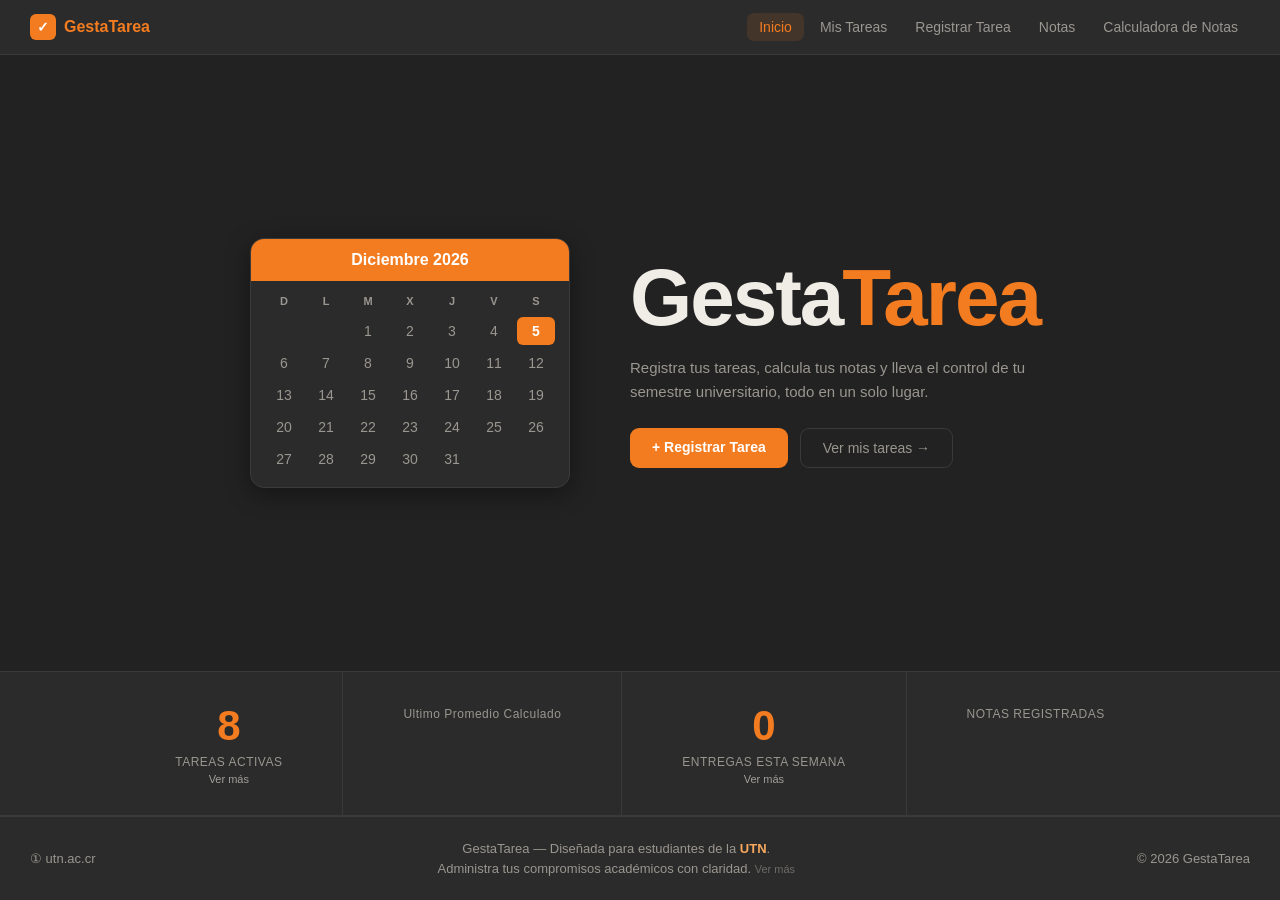
==== index.html @ 57030ed7 "Cambios sugeridos por profesor" ====
<!DOCTYPE html>
<html lang="es">

<head>
  <meta charset="UTF-8" />
  <meta name="viewport" content="width=device-width, initial-scale=1.0" />
  <title>GestaTarea</title>
  <link rel="stylesheet" href="css/estandar.css"/>
</head>

<body>

  <!-- NAVBAR -->
  <div class="navbar">
    <div class="logo">
      <div class="logo-icon">&#10003;</div>
      GestaTarea  
    </div>
    <button class="hamburguesa" id="hamburguesa">&#9776;</button>
    <div class="nav-links" id="navLinks">
      <a href="index.html" class="active">Inicio</a>
      <a href="MisTareas.html">Mis Tareas</a>
      <a href="Registrar.html">Registrar Tarea</a>
      <a href="Notas.html">Notas</a>
      <a href="Calculadora.html">Calculadora de Notas</a>
    </div>
  </div>

  <!-- HERO -->
  <div class="hero">
    <div class="hero-inner">

      <!-- Calendario -->
      <div class="calendario">
        <div class="cal-header">
          <span class="cal-mes" id="calMes"></span>
        </div>
        <div class="cal-grid" id="calGrid"></div>
      </div>

      <!-- Contenido -->
      <div class="hero-texto">
        <h1 class="titulo">Gesta<span class="naranja">Tarea</span></h1>
        <p class="subtitulo">Registra tus tareas, calcula tus notas y lleva el control de tu semestre universitario,
          todo en un solo lugar.</p>
        <div class="botones">
          <a href="Registrar.html" class="btn-naranja">+ Registrar Tarea</a>
          <a href="MisTareas.html" class="btn-gris">Ver mis tareas &rarr;</a>
        </div>
      </div>

    </div>
  </div>

  <!-- ESTADISTICAS -->
  <div class="stats">
    <div class="stat" id="cardActivas" style="cursor:pointer">
      <div class="stat-num" id="statActivas">--</div>
      <div class="stat-label">TAREAS ACTIVAS</div>
      <div class="stat-vermás" style="font-size:11px;opacity:0.6;margin-top:4px">Ver más</div>
    </div>
    <div class="stat">
      <div class="stat-num promedio"></div>
      <div class="stat-label">Ultimo Promedio Calculado</div>
    </div>
    <div class="stat" id="cardSemana" style="cursor:pointer">
      <div class="stat-num" id="statSemana">--</div>
      <div class="stat-label">ENTREGAS ESTA SEMANA</div>
      <div class="stat-vermás" style="font-size:11px;opacity:0.6;margin-top:4px">Ver más</div>
    </div>
    <div class="stat">
      <div class="stat-num notas1"></div>
      <div class="stat-label">NOTAS REGISTRADAS</div>
    </div>
  </div>

  <!-- MODAL -->
  <div id="modalOverlay"
    style="display:none;position:fixed;top:0;left:0;width:100%;height:100%;background:rgba(0,0,0,0.7);z-index:999;display:none">
    <div id="modalBox"
      style="background:#1e1e2e;color:white;max-width:420px;width:90%;margin:8% auto;padding:28px;border-radius:16px;position:relative;box-shadow:0 8px 32px rgba(0,0,0,0.4)">
      <div style="display:flex;justify-content:space-between;align-items:center;margin-bottom:18px">
        <h3 id="modalTitulo" style="margin:0;font-size:18px"></h3>
        <span id="modalCerrar" style="cursor:pointer;font-size:20px;opacity:0.6;line-height:1">&times;</span>
      </div>
      <div id="modalContenido"></div>
    </div>
  </div>
  <!-- FOOTER -->
  <div class="footer">
    <span class="footer-link">&#9312; utn.ac.cr</span>
    <p class="footer-desc" id="btnProblema" style="cursor:pointer">GestaTarea &mdash; Dise&ntilde;ada para estudiantes
      de la <b>UTN</b>.<br>Administra tus compromisos acad&eacute;micos con claridad. <span
        style="font-size:11px;opacity:0.6">Ver más</span></p>
    <span class="footer-copy">&copy; 2026 GestaTarea</span>
  </div>


</body>
<script src="js/index.js"></script>
  <script>
   function obtenerTareas() {
    return JSON.parse(localStorage.getItem("notasPonderadas")) ?? [];
}
    const notas = obtenerTareas();
    let numeroCalculadora=document.querySelector(".notas1")
    let promedio=document.querySelector(".promedio")
    let cont=0
    promedio.textContent =notas.at(-1).at(-1).total+" %";
    numeroCalculadora.textContent=notas.length
   

  </script>

</html>
---- css/estandar.css ----
/* Reset basico */
* {
  margin: 0;
  padding: 0;
  box-sizing: border-box;
}

body {
  background-color: #222222;
  color: #f0ece6;
  font-family: Arial, sans-serif;
  min-height: 100vh;
  display: flex;
  flex-direction: column;
}

.hero {
  flex: 1;
}

/* ---- NAVBAR ---- */
.navbar {
  background-color: #2b2b2b;
  border-bottom: 1px solid #3a3a3a;
  padding: 0 30px;
  height: 55px;
  display: flex;
  align-items: center;
  justify-content: space-between;
}




.logo {
  display: flex;
  align-items: center;
  gap: 8px;
  color: #f47c20;
  font-weight: bold;
  font-size: 16px;
}

.logo-icon {
  background-color: #f47c20;
  color: white;
  width: 26px;
  height: 26px;
  border-radius: 6px;
  text-align: center;
  line-height: 26px;
  font-size: 14px;
}

.nav-links {
  display: flex;
  gap: 4px;
}

.nav-links a {
  color: #9a9690;
  text-decoration: none;
  font-size: 14px;
  padding: 6px 12px;
  border-radius: 7px;
}

.nav-links a:hover {
  color: #f0ece6;
  background-color: #333333;
}

.nav-links a.active {
  color: #f47c20;
  background-color: rgba(244, 124, 32, 0.12);
}

.nav-links a.active:hover {
  color: #fff;
  background-color: #f47c20;
}

.hamburguesa {
  display: none;
  background: none;
  border: none;
  color: #f0ece6;
  font-size: 22px;
  cursor: pointer;
}

@media screen and (max-width: 700px) {
  .hamburguesa {
    display: block;
  }

  .nav-links {
    display: none;
    flex-direction: column;
    position: absolute;
    top: 55px;
    left: 0;
    width: 100%;
    background-color: #2b2b2b;
    border-bottom: 1px solid #3a3a3a;
    z-index: 100;
    padding: 8px 0;
  }

  .nav-links.abierto {
    display: flex;
  }

  .nav-links a {
    padding: 12px 20px;
    border-radius: 0;
  }

  .navbar {
    position: relative;
  }
}

/* ---- HERO ---- */
.hero {
  padding: 0 40px;
  display: flex;
  justify-content: center;
  align-items: center;
}

.hero-inner {
  display: flex;
  align-items: center;
  gap: 60px;
}
.nav-links a.active:hover {
  color: #fff;
  background-color: #f47c20 ;
 
}
/* ---- CALENDARIO ---- */
.calendario {
  background-color: #2b2b2b;
  border: 1px solid #3a3a3a;
  border-radius: 14px;
  overflow: hidden;
  width: 320px;
  box-shadow: 0 6px 24px rgba(0,0,0,0.4);
}

.cal-header {
  background-color: #f47c20;
  padding: 12px 16px;
  text-align: center;
}

.cal-mes {
  color: white;
  font-weight: bold;
  font-size: 16px;
}

.cal-grid {
  display: grid;
  grid-template-columns: repeat(7, 1fr);
  padding: 14px;
  gap: 4px;
}

.dia-nombre {
  color: #9a9690;
  font-size: 11px;
  text-align: center;
  font-weight: bold;
  padding-bottom: 6px;
}

.dia {
  color: #9a9690;
  font-size: 14px;
  text-align: center;
  padding: 6px 2px;
  border-radius: 6px;
}

.dia.hoy {
  background-color: #f47c20;
  color: white;
  font-weight: bold;
}

.dia.tarea {
  color: #f9a85d;
}

/* ---- HERO TEXTO ---- */
.hero-texto {
  max-width: 400px;
}

.titulo {
  font-size: 80px;
  font-weight: bold;
  line-height: 1;
  margin-bottom: 18px;
  letter-spacing: -2px;
}

.naranja {
  color: #f47c20;
}

.subtitulo {
  color: #9a9690;
  font-size: 15px;
  line-height: 1.6;
  margin-bottom: 24px;
}

.botones {
  display: flex;
  gap: 12px;
}

.btn-naranja {
  background-color: #f47c20;
  color: white;
  text-decoration: none;
  padding: 11px 22px;
  border-radius: 9px;
  font-size: 14px;
  font-weight: bold;
}

.btn-naranja:hover {
  background-color: #c05f0e;
}

.btn-gris {
  background-color: transparent;
  color: #9a9690;
  text-decoration: none;
  padding: 11px 22px;
  border-radius: 9px;
  border: 1px solid #3a3a3a;
  font-size: 14px;
}

.btn-gris:hover {
  color: #f47c20;
  border-color: #f47c20;
}

/* ---- STATS ---- */
.stats {
  background-color: #2b2b2b;
  border-top: 1px solid #3a3a3a;
  border-bottom: 1px solid #3a3a3a;
  display: flex;
  justify-content: center;
}

.stat {
  text-align: center;
  padding: 30px 60px;
  border-right: 1px solid #3a3a3a;
}

.stat:last-child {
  border-right: none;
}

.stat-num {
  color: #f47c20;
  font-size: 42px;
  font-weight: bold;
}

.stat-label {
  color: #9a9690;
  font-size: 12px;
  margin-top: 5px;
  letter-spacing: 0.5px;
}

/* ---- FOOTER ---- */
.footer {
  background-color: #2b2b2b;
  border-top: 1px solid #3a3a3a;
  padding: 22px 30px;
  display: flex;
  align-items: center;
  justify-content: space-between;
}

.footer-link {
  color: #9a9690;
  font-size: 13px;
}

.footer-desc {
  color: #9a9690;
  font-size: 13px;
  text-align: center;
  line-height: 1.5;
}

.footer-desc b {
  color: #f9a85d;
}

.footer-copy {
  color: #9a9690;
  font-size: 13px;
}


/*Botones*/
.searchBtn{
   padding: 8px;
   font-family: sans-serif;
   font-size: 15px;
   border-radius: 8px;
   background-color: #f47c20;
   color: #fff;
   border: none;

   margin-left: 50px;
   min-width: 100px;
}

.searchBtn:hover {
  background-color: #fff;
  color: #f47c20;
  transition: 0.2s ease;
}

.Aceptar{
    background-color: #7bd88f;
    color: #1a1a1a;
    border: none;
    box-shadow: 0 3px 10px rgba(123, 216, 143, 0.3);
}

.Aceptar:hover{
    background-color: #67c97d;
    color: #fff;
}

.Eliminar{
    background-color: #ff7a7a;
    color: #1a1a1a;
    border: none;
    box-shadow: 0 3px 10px rgba(255, 122, 122, 0.3);
}

.Eliminar:hover{
    background-color: #ff6161;
    color: #fff;
}
.cancelar{
  background-color: #000;
}

.text__container{
margin-left: 40px;
}

.card {
  background: #111;
  color: #fff;
  padding: 20px;
  border-radius: 12px;
  margin: 10px 0;

  box-shadow: 0 4px 12px rgba(0, 0, 0, 0.3);
  border-left: 5px solid #f47c20;

  transition: transform 0.2s ease, box-shadow 0.2s ease;
}

.informe{
  margin-right: 3px;
}

.rojo {
  color: #ffb3b3; 
}
.verde {
  color: #b8f2c8;
}
.amarillo {
  color: #ffe8a3;

}


select {
  width: 50%;
  max-width: 300px;
  padding: 10px 12px;

  border-radius: 10px;
  border: 2px solid #f47c20;

  background-color: #111;
  color: #fff;

  font-family: sans-serif;
  font-size: 14px;

  outline: none;
  cursor: pointer;

  transition: 0.2s ease;
}


.option__container{
  display:flex;
  gap: 20px;
}
.search{
  display: flex;
  flex-wrap: wrap;
}



/* ---- NOTAS PAGE ---- */
.notas-page {
  min-height: calc(100vh - 60px);
  padding: 40px;

}

.notas-grid {
  display: grid;
  grid-template-columns: repeat(4, 1fr);
  gap: 24px;
  max-width: 1200px;
  margin: 0 auto;
}

.notas-vacio {
  grid-column: 1 / -1;
  display: flex;
  justify-content: center;
  padding-top: 80px;
}

.nota-card {
  background: #1b1b1b;
  border: 2px solid transparent;
  border-radius: 12px;
  padding: 20px 16px;
  min-height: 180px;
  position: relative;
  cursor: pointer;
  transition: all 0.2s ease;
}

.nota-card:hover {
  border-color: #f47c20;
  transform: translateY(-2px);
  box-shadow: 0 4px 12px rgba(244, 124, 32, 0.2);
}

.nota-titulo {
  color: white;
  font-size: 30px;
  font-weight: 700;
  word-break: break-word;
  position: absolute;
  top: 50%;
  left: 50%;
  transform: translate(-50%, -50%);
  width: 80%;
  text-align: center;
}

.nota-numero {
  position: absolute;
  top: 10px;
  left: 14px;
  font-size: 12px;
  opacity: 0.4;
  color: white;
  font-weight: 600;
}

.nota-menu-btn {
  position: absolute;
  top: 8px;
  right: 10px;
  color: white;
  opacity: 0.5;
  cursor: pointer;
  font-size: 18px;
  line-height: 1;
  transition: opacity 0.2s ease;
}

.nota-menu-btn:hover { 
  opacity: 1; 
}

.nota-dropdown {
  display: none;
  position: absolute;
  top: 28px;
  right: 8px;
  background: #1b1b1b;
  border-radius: 8px;
  overflow: hidden;
  z-index: 10;
  min-width: 130px;
  box-shadow: 0 4px 12px rgba(0,0,0,0.4);
}

.nota-dropdown.activo { 
  display: block; 
}

.drop-item {
  padding: 10px 14px;
  color: white;
  font-size: 13px;
  cursor: pointer;
  transition: background 0.2s ease;
}

.drop-item:hover { 
  background: #e67e22; 
}

.btn-nueva-nota {
  background:#e67e22;
  color: white;
  border: none;
  border-radius: 10px;
  padding: 12px 18px;
  cursor: pointer;
  font-size: 24px;
  font-weight: 600;
  height: 180px;
  width: 100%;
  transition: background 0.2s ease;
}

.btn-nueva-nota:hover { 
  background: #fff; 
  color:#e67e22 ;
}

/* ---- MODAL ---- */
.modal-overlay {
  display: none;
  position: fixed;
  top: 0;
  left: 0;
  width: 100%;
  height: 100%;
  background: #1b1b1b;
  z-index: 999;
  justify-content: center;
  align-items: center;
}

.modal-overlay.activo {
  display: flex;
}

.modal-box {
  background: #2b2b2b;
  color: white;
  width: 90%;
  max-width: 400px;
  padding: 28px;
  border-radius: 16px;
  position: relative;
  box-shadow: 0 8px 32px rgba(0,0,0,0.5);
}

.modal-cerrar {
  position: absolute;
  top: 12px;
  right: 16px;
  font-size: 22px;
  cursor: pointer;
  opacity: 0.6;
  transition: opacity 0.2s ease;
}

.modal-cerrar:hover { 
  opacity: 1; 
}

/* Responsive Solution */
@media screen and (max-width:700px) {
  .hero-inner {
    flex-direction: column;
    gap: 30px;
    padding: 30px 20px;
    text-align: center;
  }

  .calendario {
    width: 100%;
  }

  .titulo {
    font-size: 52px;
  }

  .botones {
    justify-content: center;
    flex-wrap: wrap;
  }

  .stats {
    flex-direction: column;
  }

  .stat {
    border-right: none;
    border-bottom: 1px solid #3a3a3a;
    padding: 20px;
  }

  .stat:last-child {
    border-bottom: none;
  }

  .footer {
    flex-direction: column;
    gap: 10px;
    text-align: center;
  }
  
  .search__main {
    min-width: 300px;
  }

  .search {
    flex-direction: column;
  }

  .card {
    position: relative;
    left: -24px;
  }

  .searchBtn {
    margin: auto;
    margin-top: 20px;
  }

  .option__container {
    margin-top: 10px;
  }

  .main__center {
    margin: auto;
    text-align: center;
  }

  .search__container {
    justify-content: center;
  }

  .estado__main {
    margin-left: 0;
    margin-top: 20px;
  }

  .notas-grid {
    grid-template-columns: repeat(auto-fill, minmax(160px, 1fr));
  }
}

.btn-nueva-nota{

}
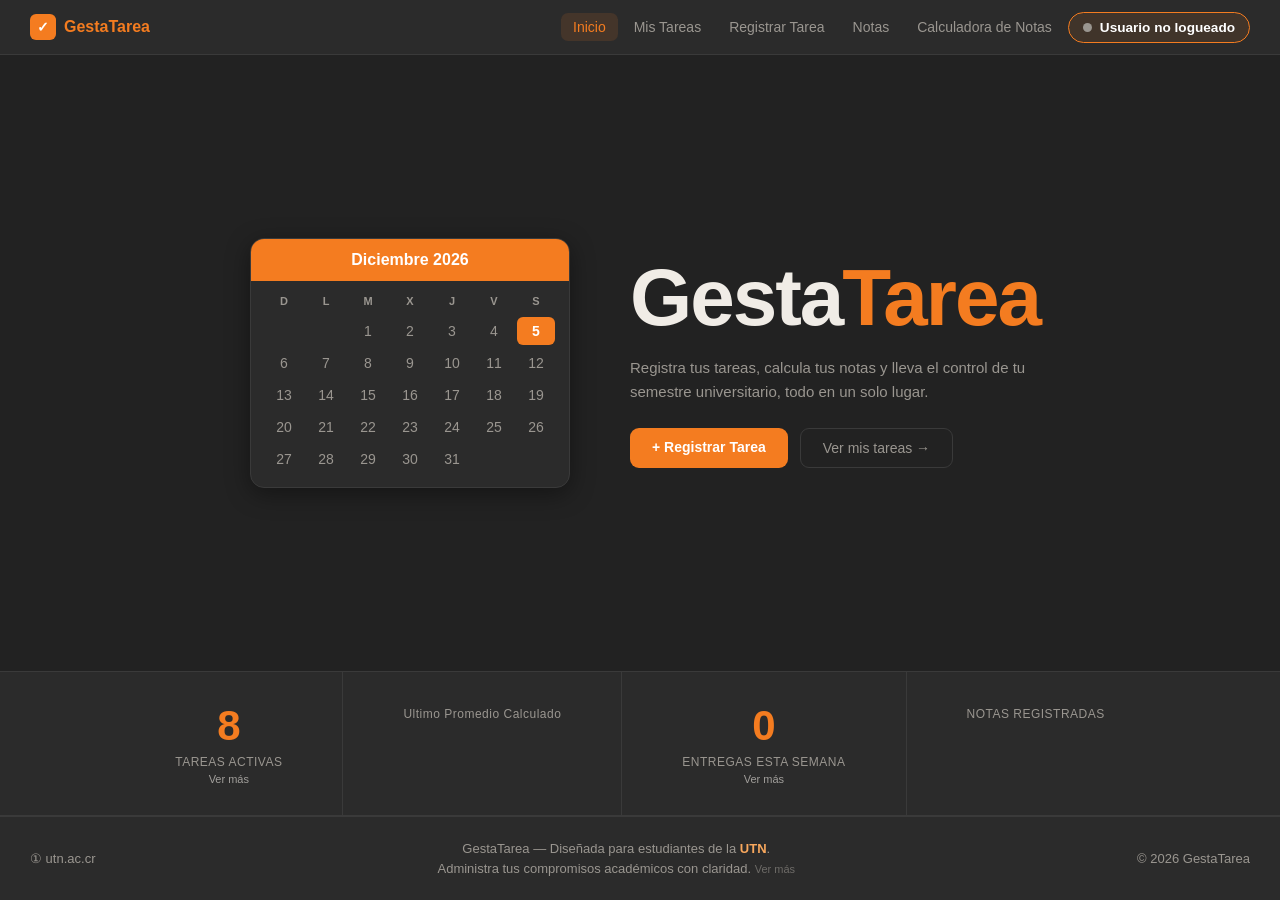
==== commit 368cb81c: "Cambios del login y formato" ====
--- a/index.html
+++ b/index.html
@@ -5,7 +5,7 @@
   <meta charset="UTF-8" />
   <meta name="viewport" content="width=device-width, initial-scale=1.0" />
   <title>GestaTarea</title>
-  <link rel="stylesheet" href="css/estandar.css"/>
+  <link rel="stylesheet" href="css/estandar.css" />
 </head>
 
 <body>
@@ -14,7 +14,7 @@
   <div class="navbar">
     <div class="logo">
       <div class="logo-icon">&#10003;</div>
-      GestaTarea  
+      GestaTarea
     </div>
     <button class="hamburguesa" id="hamburguesa">&#9776;</button>
     <div class="nav-links" id="navLinks">
@@ -23,6 +23,40 @@
       <a href="Registrar.html">Registrar Tarea</a>
       <a href="Notas.html">Notas</a>
       <a href="Calculadora.html">Calculadora de Notas</a>
+      <div class="header-session-area">
+        <details class="session-dropdown">
+          <summary id="headerUsuario" class="header-user">
+            <span class="user-offline"></span>
+            Usuario no logueado
+          </summary>
+
+          <div class="session-dropdown-content">
+            <h3>Sesión de usuario</h3>
+            <p>Simulación con sessionStorage.</p>
+
+            <form id="formLoginSimulado" class="session-form">
+              <div class="form-group">
+                <label for="loginNombre">Nombre</label>
+                <input type="text" id="loginNombre" placeholder="Ana Rodríguez">
+              </div>
+
+              <div class="form-group">
+                <label for="loginCorreo">Correo</label>
+                <input type="email" id="loginCorreo" placeholder="ana@correo.com">
+              </div>
+
+              <div class="session-buttons">
+                <button type="submit" class="btn-primary">Ingresar</button>
+                <button type="button" id="btnCerrarSesion" class="btn-secondary">Salir</button>
+              </div>
+            </form>
+
+            <div id="usuarioActual" class="user-card">
+              No hay usuario logueado.
+            </div>
+          </div>
+        </details>
+      </div>
     </div>
   </div>
 
@@ -98,18 +132,18 @@
 
 </body>
 <script src="js/index.js"></script>
-  <script>
-   function obtenerTareas() {
+<script>
+  function obtenerTareas() {
     return JSON.parse(localStorage.getItem("notasPonderadas")) ?? [];
-}
-    const notas = obtenerTareas();
-    let numeroCalculadora=document.querySelector(".notas1")
-    let promedio=document.querySelector(".promedio")
-    let cont=0
-    promedio.textContent =notas.at(-1).at(-1).total+" %";
-    numeroCalculadora.textContent=notas.length
-   
+  }
+  const notas = obtenerTareas();
+  let numeroCalculadora = document.querySelector(".notas1")
+  let promedio = document.querySelector(".promedio")
+  let cont = 0
+  promedio.textContent = notas.at(-1).at(-1).total + " %";
+  numeroCalculadora.textContent = notas.length
 
-  </script>
+
+</script>
 
 </html>
--- a/css/estandar.css
+++ b/css/estandar.css
@@ -29,9 +29,6 @@
   justify-content: space-between;
 }
 
-
-
-
 .logo {
   display: flex;
   align-items: center;
@@ -55,6 +52,7 @@
 .nav-links {
   display: flex;
   gap: 4px;
+  align-items: center;
 }
 
 .nav-links a {
@@ -97,6 +95,7 @@
   .nav-links {
     display: none;
     flex-direction: column;
+    align-items: flex-start;
     position: absolute;
     top: 55px;
     left: 0;
@@ -114,10 +113,27 @@
   .nav-links a {
     padding: 12px 20px;
     border-radius: 0;
+    width: 100%;
   }
 
   .navbar {
     position: relative;
+  }
+
+  .header-session-area {
+    width: 100%;
+    padding: 8px 20px;
+  }
+
+  .header-user {
+    width: 100%;
+    justify-content: flex-start;
+  }
+
+  .session-dropdown-content {
+    width: calc(100vw - 40px);
+    right: auto;
+    left: 0;
   }
 }
 
@@ -134,11 +150,7 @@
   align-items: center;
   gap: 60px;
 }
-.nav-links a.active:hover {
-  color: #fff;
-  background-color: #f47c20 ;
- 
-}
+
 /* ---- CALENDARIO ---- */
 .calendario {
   background-color: #2b2b2b;
@@ -146,7 +158,7 @@
   border-radius: 14px;
   overflow: hidden;
   width: 320px;
-  box-shadow: 0 6px 24px rgba(0,0,0,0.4);
+  box-shadow: 0 6px 24px rgba(0, 0, 0, 0.4);
 }
 
 .cal-header {
@@ -315,19 +327,18 @@
   font-size: 13px;
 }
 
-
-/*Botones*/
-.searchBtn{
-   padding: 8px;
-   font-family: sans-serif;
-   font-size: 15px;
-   border-radius: 8px;
-   background-color: #f47c20;
-   color: #fff;
-   border: none;
-
-   margin-left: 50px;
-   min-width: 100px;
+/* ---- BOTONES ---- */
+.searchBtn {
+  padding: 8px;
+  font-family: sans-serif;
+  font-size: 15px;
+  border-radius: 8px;
+  background-color: #f47c20;
+  color: #fff;
+  border: none;
+  margin-left: 50px;
+  min-width: 100px;
+  cursor: pointer;
 }
 
 .searchBtn:hover {
@@ -336,35 +347,36 @@
   transition: 0.2s ease;
 }
 
-.Aceptar{
-    background-color: #7bd88f;
-    color: #1a1a1a;
-    border: none;
-    box-shadow: 0 3px 10px rgba(123, 216, 143, 0.3);
-}
-
-.Aceptar:hover{
-    background-color: #67c97d;
-    color: #fff;
-}
-
-.Eliminar{
-    background-color: #ff7a7a;
-    color: #1a1a1a;
-    border: none;
-    box-shadow: 0 3px 10px rgba(255, 122, 122, 0.3);
-}
-
-.Eliminar:hover{
-    background-color: #ff6161;
-    color: #fff;
-}
-.cancelar{
+.Aceptar {
+  background-color: #7bd88f;
+  color: #1a1a1a;
+  border: none;
+  box-shadow: 0 3px 10px rgba(123, 216, 143, 0.3);
+}
+
+.Aceptar:hover {
+  background-color: #67c97d;
+  color: #fff;
+}
+
+.Eliminar {
+  background-color: #ff7a7a;
+  color: #1a1a1a;
+  border: none;
+  box-shadow: 0 3px 10px rgba(255, 122, 122, 0.3);
+}
+
+.Eliminar:hover {
+  background-color: #ff6161;
+  color: #fff;
+}
+
+.cancelar {
   background-color: #000;
 }
 
-.text__container{
-margin-left: 40px;
+.text__container {
+  margin-left: 40px;
 }
 
 .card {
@@ -373,66 +385,56 @@
   padding: 20px;
   border-radius: 12px;
   margin: 10px 0;
-
   box-shadow: 0 4px 12px rgba(0, 0, 0, 0.3);
   border-left: 5px solid #f47c20;
-
   transition: transform 0.2s ease, box-shadow 0.2s ease;
 }
 
-.informe{
+.informe {
   margin-right: 3px;
 }
 
 .rojo {
-  color: #ffb3b3; 
-}
+  color: #ffb3b3;
+}
+
 .verde {
   color: #b8f2c8;
 }
+
 .amarillo {
   color: #ffe8a3;
-
-}
-
+}
 
 select {
   width: 50%;
   max-width: 300px;
   padding: 10px 12px;
-
   border-radius: 10px;
   border: 2px solid #f47c20;
-
   background-color: #111;
   color: #fff;
-
   font-family: sans-serif;
   font-size: 14px;
-
   outline: none;
   cursor: pointer;
-
   transition: 0.2s ease;
 }
 
-
-.option__container{
-  display:flex;
+.option__container {
+  display: flex;
   gap: 20px;
 }
-.search{
+
+.search {
   display: flex;
   flex-wrap: wrap;
 }
-
-
 
 /* ---- NOTAS PAGE ---- */
 .notas-page {
   min-height: calc(100vh - 60px);
   padding: 40px;
-
 }
 
 .notas-grid {
@@ -502,8 +504,8 @@
   transition: opacity 0.2s ease;
 }
 
-.nota-menu-btn:hover { 
-  opacity: 1; 
+.nota-menu-btn:hover {
+  opacity: 1;
 }
 
 .nota-dropdown {
@@ -516,11 +518,11 @@
   overflow: hidden;
   z-index: 10;
   min-width: 130px;
-  box-shadow: 0 4px 12px rgba(0,0,0,0.4);
-}
-
-.nota-dropdown.activo { 
-  display: block; 
+  box-shadow: 0 4px 12px rgba(0, 0, 0, 0.4);
+}
+
+.nota-dropdown.activo {
+  display: block;
 }
 
 .drop-item {
@@ -531,12 +533,12 @@
   transition: background 0.2s ease;
 }
 
-.drop-item:hover { 
-  background: #e67e22; 
+.drop-item:hover {
+  background: #e67e22;
 }
 
 .btn-nueva-nota {
-  background:#e67e22;
+  background: #e67e22;
   color: white;
   border: none;
   border-radius: 10px;
@@ -549,9 +551,9 @@
   transition: background 0.2s ease;
 }
 
-.btn-nueva-nota:hover { 
-  background: #fff; 
-  color:#e67e22 ;
+.btn-nueva-nota:hover {
+  background: #fff;
+  color: #e67e22;
 }
 
 /* ---- MODAL ---- */
@@ -562,7 +564,7 @@
   left: 0;
   width: 100%;
   height: 100%;
-  background: #1b1b1b;
+  background: rgba(0, 0, 0, 0.7);
   z-index: 999;
   justify-content: center;
   align-items: center;
@@ -580,7 +582,7 @@
   padding: 28px;
   border-radius: 16px;
   position: relative;
-  box-shadow: 0 8px 32px rgba(0,0,0,0.5);
+  box-shadow: 0 8px 32px rgba(0, 0, 0, 0.5);
 }
 
 .modal-cerrar {
@@ -593,12 +595,198 @@
   transition: opacity 0.2s ease;
 }
 
-.modal-cerrar:hover { 
-  opacity: 1; 
-}
-
-/* Responsive Solution */
-@media screen and (max-width:700px) {
+.modal-cerrar:hover {
+  opacity: 1;
+}
+
+/* ---- LOGIN / SESION ---- */
+.header-session-area {
+  position: relative;
+  flex-shrink: 0;
+}
+
+.session-dropdown {
+  position: relative;
+}
+
+.session-dropdown summary {
+  list-style: none;
+}
+
+.session-dropdown summary::-webkit-details-marker {
+  display: none;
+}
+
+.header-user {
+  min-width: 175px;
+  display: flex;
+  align-items: center;
+  justify-content: center;
+  gap: 8px;
+  background: rgba(244, 124, 32, 0.1);
+  color: white;
+  border: 1px solid #f47c20;
+  border-radius: 999px;
+  padding: 7px 14px;
+  font-size: 0.85rem;
+  font-weight: 700;
+  cursor: pointer;
+  transition: background-color 0.2s ease, transform 0.2s ease;
+}
+
+.header-user:hover {
+  background-color: #f47c20;
+  color: #fff;
+  transform: translateY(-1px);
+}
+
+.user-online,
+.user-offline {
+  width: 9px;
+  height: 9px;
+  display: inline-block;
+  border-radius: 999px;
+  flex-shrink: 0;
+}
+
+.user-online {
+  background-color: #22c55e;
+  box-shadow: 0 0 0 3px rgba(34, 197, 94, 0.2);
+}
+
+.user-offline {
+  background-color: #9a9690;
+}
+
+.session-dropdown-content {
+  position: absolute;
+  top: calc(100% + 14px);
+  right: 0;
+  width: 300px;
+  background-color: #1b1b1b;
+  color: #f0ece6;
+  border: 1px solid #3a3a3a;
+  border-radius: 16px;
+  padding: 20px;
+  z-index: 1200;
+  box-shadow: 0 8px 28px rgba(0, 0, 0, 0.5);
+}
+
+.session-dropdown-content::before {
+  content: "";
+  position: absolute;
+  top: -8px;
+  right: 34px;
+  width: 14px;
+  height: 14px;
+  background-color: #1b1b1b;
+  border-left: 1px solid #3a3a3a;
+  border-top: 1px solid #3a3a3a;
+  transform: rotate(45deg);
+}
+
+.session-dropdown-content h3 {
+  color: #f47c20;
+  margin-bottom: 4px;
+  font-size: 15px;
+}
+
+.session-dropdown-content > p {
+  color: #9a9690;
+  font-size: 0.85rem;
+  margin-bottom: 14px;
+}
+
+.session-form .form-group {
+  margin-bottom: 12px;
+}
+
+.session-form label {
+  display: block;
+  color: #f0ece6;
+  font-weight: 600;
+  font-size: 0.85rem;
+  margin-bottom: 5px;
+}
+
+.session-form input {
+  width: 100%;
+  border: 1px solid #3a3a3a;
+  background-color: #111 ;
+  color: #f0ece6;
+  border-radius: 8px;
+  padding: 9px 12px;
+  font-size: 0.9rem;
+  outline: none;
+  transition: border-color 0.2s ease;
+}
+
+.session-form input:focus {
+  border-color: #f47c20;
+}
+
+.session-buttons {
+  display: grid;
+  grid-template-columns: 1fr 1fr;
+  gap: 10px;
+  margin-top: 4px;
+}
+
+.session-form .btn-primary {
+  background-color: #f47c20;
+  color: white;
+  border: none;
+  border-radius: 8px;
+  padding: 9px 12px;
+  font-weight: 700;
+  cursor: pointer;
+  transition: background-color 0.2s ease, transform 0.2s ease;
+}
+
+.session-form .btn-primary:hover {
+  background-color: #c05f0e;
+  transform: translateY(-1px);
+}
+
+.session-form .btn-secondary {
+  background-color: #2b2b2b;
+  color: #9a9690;
+  border: 1px solid #3a3a3a;
+  border-radius: 8px;
+  padding: 9px 12px;
+  font-weight: 700;
+  cursor: pointer;
+  transition: background-color 0.2s ease, color 0.2s ease;
+}
+
+.session-form .btn-secondary:hover {
+  background-color: #3a3a3a;
+  color: #f0ece6;
+}
+
+.user-card {
+  margin-top: 14px;
+  background: #2b2b2b;
+  border: 1px solid #3a3a3a;
+  border-left: 4px solid #f47c20;
+  border-radius: 10px;
+  padding: 12px;
+}
+
+.user-card h4 {
+  color: #f47c20;
+  margin-bottom: 4px;
+  font-size: 14px;
+}
+
+.user-card p {
+  color: #9a9690;
+  font-size: 0.85rem;
+  margin-bottom: 0;
+}
+
+/* ---- RESPONSIVE ---- */
+@media screen and (max-width: 700px) {
   .hero-inner {
     flex-direction: column;
     gap: 30px;
@@ -638,7 +826,7 @@
     gap: 10px;
     text-align: center;
   }
-  
+
   .search__main {
     min-width: 300px;
   }
@@ -678,8 +866,4 @@
   .notas-grid {
     grid-template-columns: repeat(auto-fill, minmax(160px, 1fr));
   }
-}
-
-.btn-nueva-nota{
-
 }
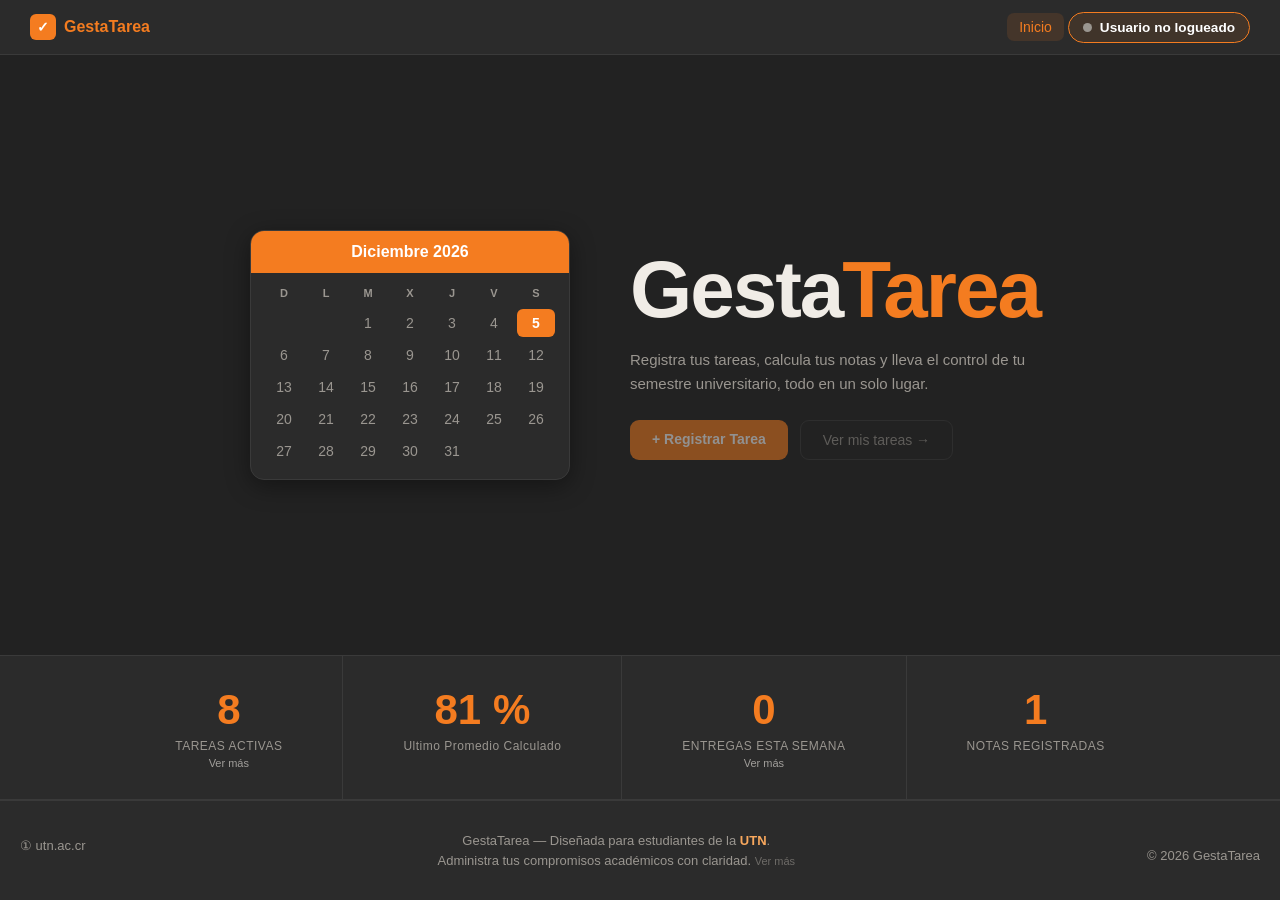
==== commit 5a096133: "Inicion sesión Funcional" ====
--- a/index.html
+++ b/index.html
@@ -18,11 +18,11 @@
     </div>
     <button class="hamburguesa" id="hamburguesa">&#9776;</button>
     <div class="nav-links" id="navLinks">
-      <a href="index.html" class="active">Inicio</a>
-      <a href="MisTareas.html">Mis Tareas</a>
-      <a href="Registrar.html">Registrar Tarea</a>
-      <a href="Notas.html">Notas</a>
-      <a href="Calculadora.html">Calculadora de Notas</a>
+      <a  href="index.html" class="active">Inicio</a>
+      <a class="o-item" href="MisTareas.html">Mis Tareas</a>
+      <a class="o-item" href="Registrar.html">Registrar Tarea</a>
+      <a class="o-item" href="Notas.html">Notas</a>
+      <a class="o-item" href="Calculadora.html">Calculadora de Notas</a>
       <div class="header-session-area">
         <details class="session-dropdown">
           <summary id="headerUsuario" class="header-user">
@@ -108,40 +108,35 @@
     </div>
   </div>
 
-  <!-- MODAL -->
-  <div id="modalOverlay"
-    style="display:none;position:fixed;top:0;left:0;width:100%;height:100%;background:rgba(0,0,0,0.7);z-index:999;display:none">
-    <div id="modalBox"
-      style="background:#1e1e2e;color:white;max-width:420px;width:90%;margin:8% auto;padding:28px;border-radius:16px;position:relative;box-shadow:0 8px 32px rgba(0,0,0,0.4)">
-      <div style="display:flex;justify-content:space-between;align-items:center;margin-bottom:18px">
-        <h3 id="modalTitulo" style="margin:0;font-size:18px"></h3>
-        <span id="modalCerrar" style="cursor:pointer;font-size:20px;opacity:0.6;line-height:1">&times;</span>
-      </div>
-      <div id="modalContenido"></div>
+ <!-- MODAL -->
+<div id="modalOverlay" class="modal-overlay">
+    <div id="modalBox" class="modal-box">
+        <div class="modal-header">
+            <h3 id="modalTitulo"></h3>
+            <span id="modalCerrar">&times;</span>
+        </div>
+
+        <div id="modalContenido"></div>
     </div>
-  </div>
-  <!-- FOOTER -->
-  <div class="footer">
+</div>
+
+<!-- FOOTER -->
+<footer class="footer">
     <span class="footer-link">&#9312; utn.ac.cr</span>
-    <p class="footer-desc" id="btnProblema" style="cursor:pointer">GestaTarea &mdash; Dise&ntilde;ada para estudiantes
-      de la <b>UTN</b>.<br>Administra tus compromisos acad&eacute;micos con claridad. <span
-        style="font-size:11px;opacity:0.6">Ver más</span></p>
+
+    <p class="footer-desc" id="btnProblema">
+        GestaTarea &mdash; Diseñada para estudiantes de la <b>UTN</b>.<br>
+        Administra tus compromisos académicos con claridad.
+        <span class="footer-vermas">Ver más</span>
+    </p>
+
     <span class="footer-copy">&copy; 2026 GestaTarea</span>
-  </div>
-
+</footer>
 
 </body>
 <script src="js/index.js"></script>
 <script>
-  function obtenerTareas() {
-    return JSON.parse(localStorage.getItem("notasPonderadas")) ?? [];
-  }
-  const notas = obtenerTareas();
-  let numeroCalculadora = document.querySelector(".notas1")
-  let promedio = document.querySelector(".promedio")
-  let cont = 0
-  promedio.textContent = notas.at(-1).at(-1).total + " %";
-  numeroCalculadora.textContent = notas.length
+
 
 
 </script>
--- a/css/estandar.css
+++ b/css/estandar.css
@@ -785,6 +785,87 @@
   margin-bottom: 0;
 }
 
+
+/*  
+   MODAL
+ */
+
+.modal-overlay {
+    display: none;
+    position: fixed;
+    inset: 0;
+    width: 100%;
+    height: 100%;
+    background: rgba(0, 0, 0, 0.7);
+    z-index: 999;
+}
+
+.modal-box {
+    background: #1e1e2e;
+    color: white;
+    max-width: 420px;
+    width: 90%;
+    margin: 8% auto;
+    padding: 28px;
+    border-radius: 16px;
+    position: relative;
+    box-shadow: 0 8px 32px rgba(0, 0, 0, 0.4);
+}
+
+.modal-header {
+    display: flex;
+    justify-content: space-between;
+    align-items: center;
+    margin-bottom: 18px;
+}
+
+#modalTitulo {
+    margin: 0;
+    font-size: 18px;
+}
+
+#modalCerrar {
+    cursor: pointer;
+    font-size: 20px;
+    opacity: 0.6;
+    line-height: 1;
+    transition: opacity 0.2s;
+}
+
+#modalCerrar:hover {
+    opacity: 1;
+}
+
+/* 
+   FOOTER
+ */
+
+.footer {
+    text-align: center;
+    padding: 20px;
+}
+
+.footer-link {
+    display: block;
+    margin-bottom: 10px;
+}
+
+.footer-desc {
+    cursor: pointer;
+    margin: 10px 0;
+}
+
+.footer-vermas {
+    font-size: 11px;
+    opacity: 0.6;
+}
+
+.footer-copy {
+    display: block;
+    margin-top: 10px;
+}
+
+
 /* ---- RESPONSIVE ---- */
 @media screen and (max-width: 700px) {
   .hero-inner {
